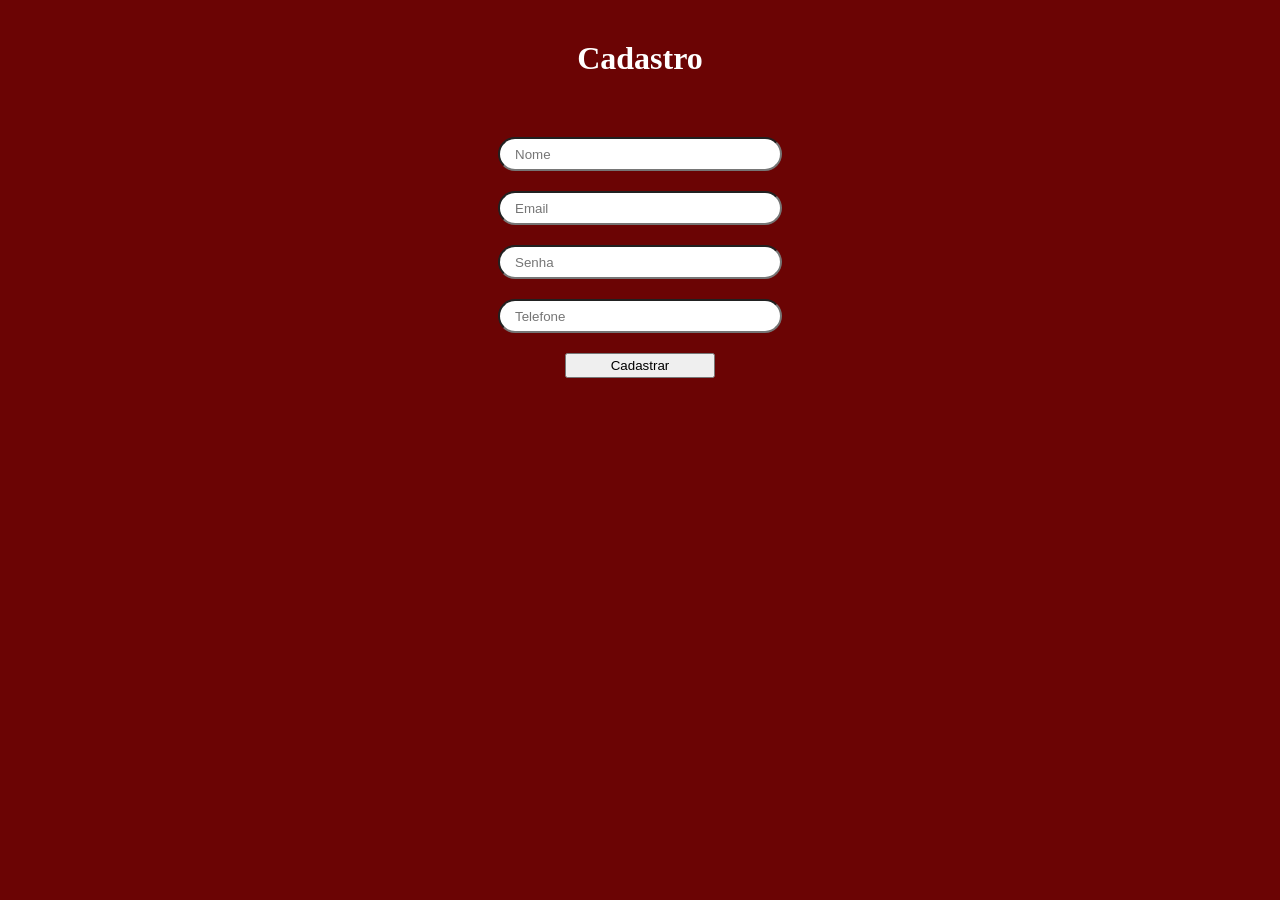
==== front-end/cadastrarUsuario/index.html @ 681b1d8a "Criação da pasta Front-end para organizar os arquivos" ====
<!DOCTYPE html>
<html lang="pt-BR">
<head>
    <meta charset="UTF-8">
    <link rel="stylesheet" href="./style.css">
    <meta name="viewport" content="width=device-width, initial-scale=1.0">
    <script src="./script.js" defer></script>
    <!defer: adia a execução do JavaScript até que o HTML
    seja totalmente carregado, melhorando a velocidade de carregamento
    da página.>
    <title>Projeto API</title>
</head>
<body>
    <div class="box">
        <h1>Cadastro</h1>
        <form action="">
            <input type="text" class="nome" name="nome" placeholder="Nome">
            <input type="email" class="email"name="email" placeholder="Email">
            <input type="password" class="senha" name="senha" placeholder="Senha">
            <input type="text" class="telefone"name="tel" placeholder="Telefone">
            <button>Cadastrar</button>
        </form>
    </div>
</body>
</html>

<!Open with Live Server: abre o arquivo index.html no navegador para visualizar as alterações em tempo real.
Basta clicar com o botão direito no arquivo index.html e selecionar "Open with Live
Server" para iniciar o servidor local. A extensão Live Server deve ser instalada previamente.>
---- front-end/cadastrarUsuario/style.css ----
* {
    margin: 0;
    padding: 0;
}
h1 {
    margin: 40px 0 40px 0;
    color: white;
}

body {
    background-color:rgb(107, 4, 4);
}
.box, form {
    gap: 20px;
    display: flex;
    flex-direction: column;
    justify-content: center;
    align-items: center;
}
input {
    width: 250px;
    height: 30px;
    border-radius: 30px;
    padding: 0 15px 0 15px;
}

button {
    width: 150px;
    height: 25px;
}
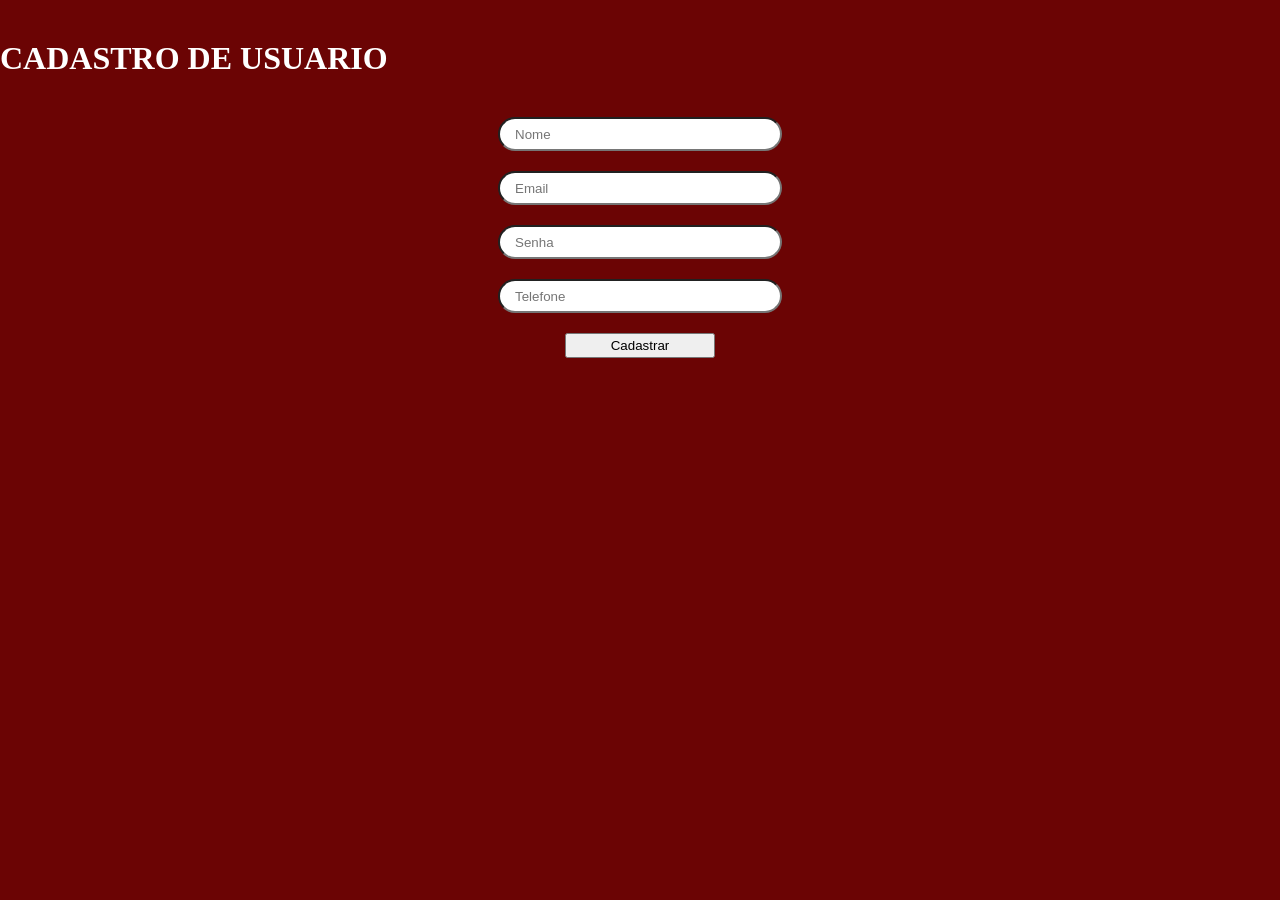
==== commit dbeb5dda: "Criação do front-end da página de login e da página do perfil de usuário" ====
--- a/front-end/cadastrarUsuario/index.html
+++ b/front-end/cadastrarUsuario/index.html
@@ -11,8 +11,8 @@
     <title>Projeto API</title>
 </head>
 <body>
-    <div class="box">
-        <h1>Cadastro</h1>
+    <div class="container">
+        <h1>CADASTRO DE USUARIO</h1>
         <form action="">
             <input type="text" class="nome" name="nome" placeholder="Nome">
             <input type="email" class="email"name="email" placeholder="Email">
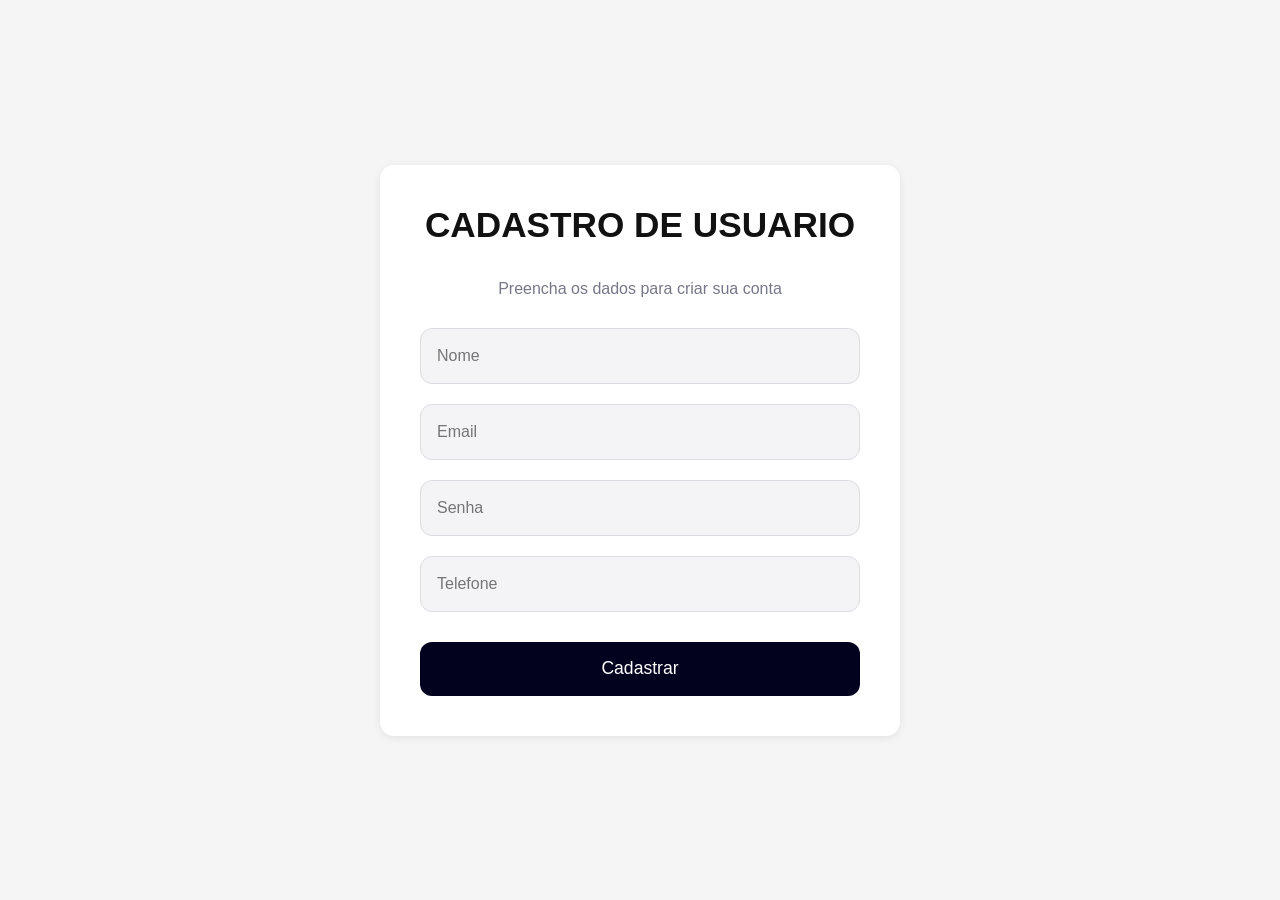
==== commit 5c8f057a: "Estilização das telas" ====
--- a/front-end/cadastrarUsuario/index.html
+++ b/front-end/cadastrarUsuario/index.html
@@ -1,18 +1,21 @@
 <!DOCTYPE html>
 <html lang="pt-BR">
 <head>
-    <meta charset="UTF-8">
+    <meta charset="UTF-8"> 
+    <meta name="viewport" content="width=device-width, initial-scale=1.0">
+    <title>Projeto API</title>
+    
     <link rel="stylesheet" href="./style.css">
-    <meta name="viewport" content="width=device-width, initial-scale=1.0">
     <script src="./script.js" defer></script>
     <!defer: adia a execução do JavaScript até que o HTML
     seja totalmente carregado, melhorando a velocidade de carregamento
     da página.>
-    <title>Projeto API</title>
+    
 </head>
 <body>
     <div class="container">
         <h1>CADASTRO DE USUARIO</h1>
+        <p class="subtitle">Preencha os dados para criar sua conta</p>
         <form action="">
             <input type="text" class="nome" name="nome" placeholder="Nome">
             <input type="email" class="email"name="email" placeholder="Email">
--- a/front-end/cadastrarUsuario/style.css
+++ b/front-end/cadastrarUsuario/style.css
@@ -1,31 +1,97 @@
 * {
     margin: 0;
     padding: 0;
-}
-h1 {
-    margin: 40px 0 40px 0;
-    color: white;
+    box-sizing: border-box;
 }
 
 body {
-    background-color:rgb(107, 4, 4);
+    display: flex;
+    justify-content: center;
+    align-items: center;
+    min-height: 100vh;
+    background-color: #f5f5f5;
+    font-family: Arial, Helvetica, sans-serif;
 }
-.box, form {
-    gap: 20px;
+
+.container {
+    width: 100%;
+    max-width: 520px;
+    background-color: #ffffff;
+    padding: 40px;
+    border-radius: 14px;
+    box-shadow: 0 2px 8px rgba(0, 0, 0, 0.08);
+}
+
+h1 {
+    color: #111;
+    text-align: center;
+    font-size: 2.2rem;
+    margin-bottom: 35px;
+}
+
+.subtitle {
+    text-align: center;
+    color: #77778a;
+    margin-bottom: 30px;
+    font-size: 1rem;
+}
+
+form {
     display: flex;
     flex-direction: column;
-    justify-content: center;
-    align-items: center;
+    gap: 20px;
 }
+
 input {
-    width: 250px;
-    height: 30px;
-    border-radius: 30px;
-    padding: 0 15px 0 15px;
+    width: 100%;
+    height: 56px;
+
+    padding: 0 16px;
+
+    border: 1px solid #dcdce2;
+    border-radius: 12px;
+
+    background-color: #f4f4f6;
+
+    font-size: 1rem;
+    color: #222;
+
+    outline: none;
+}
+
+input:focus {
+    border-color: #02021f;
 }
 
 button {
-    width: 150px;
-    height: 25px;
+    width: 100%;
+    height: 54px;
+
+    margin-top: 10px;
+
+    border: none;
+    border-radius: 12px;
+
+    background-color: #02021f;
+    color: white;
+
+    font-size: 1.1rem;
+    cursor: pointer;
+
+    transition: opacity 0.2s;
 }
 
+button:hover {
+    opacity: 0.9;
+}
+
+@media (max-width: 600px) {
+    .container {
+        margin: 20px;
+        padding: 25px;
+    }
+
+    h1 {
+        font-size: 1.8rem;
+    }
+}
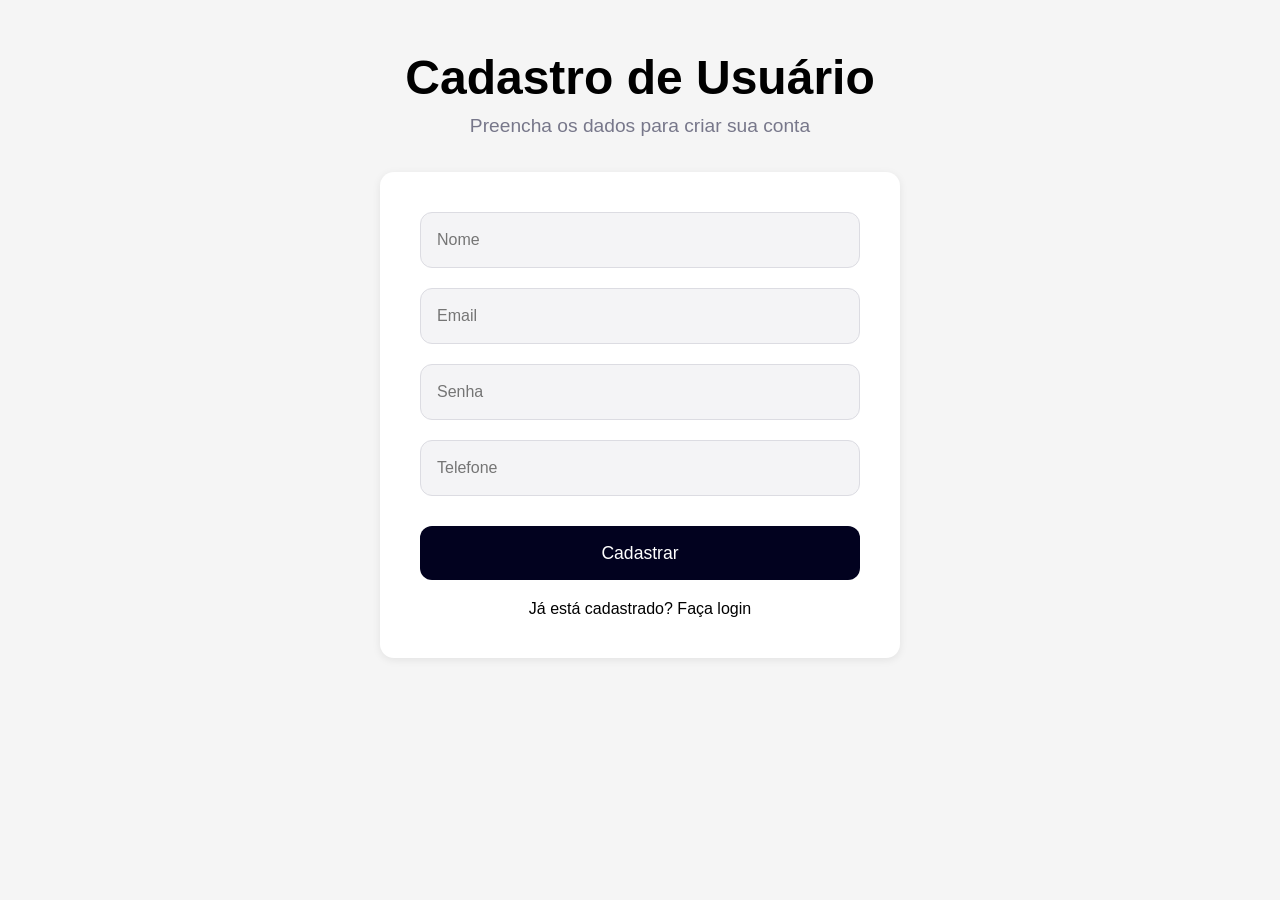
==== commit e920d4cd: "Estilização das páginas de login e cadastrarUsuario" ====
--- a/front-end/cadastrarUsuario/index.html
+++ b/front-end/cadastrarUsuario/index.html
@@ -1,32 +1,40 @@
 <!DOCTYPE html>
 <html lang="pt-BR">
+
 <head>
-    <meta charset="UTF-8"> 
+    <meta charset="UTF-8">
     <meta name="viewport" content="width=device-width, initial-scale=1.0">
-    <title>Projeto API</title>
-    
+    <title>Cadastro de Usuário</title>
+
     <link rel="stylesheet" href="./style.css">
     <script src="./script.js" defer></script>
-    <!defer: adia a execução do JavaScript até que o HTML
-    seja totalmente carregado, melhorando a velocidade de carregamento
-    da página.>
-    
+    <!defer: adia a execução do JavaScript até que o HTML seja totalmente carregado, melhorando a velocidade de
+        carregamento da página.>
+
 </head>
+
 <body>
+    <div class="main-wrapper">
+    <div class="cabecalho">
+        <h1>Cadastro de Usuário</h1>
+        <p class="subtitle">Preencha os dados para criar sua conta</p>
+    </div>
     <div class="container">
-        <h1>CADASTRO DE USUARIO</h1>
-        <p class="subtitle">Preencha os dados para criar sua conta</p>
         <form action="">
             <input type="text" class="nome" name="nome" placeholder="Nome">
-            <input type="email" class="email"name="email" placeholder="Email">
+            <input type="email" class="email" name="email" placeholder="Email">
             <input type="password" class="senha" name="senha" placeholder="Senha">
-            <input type="text" class="telefone"name="tel" placeholder="Telefone">
+            <input type="text" class="telefone" name="tel" placeholder="Telefone">
             <button>Cadastrar</button>
+            <a href="">Já está cadastrado? Faça login</a>
         </form>
     </div>
+    </div>
+    </div>
 </body>
+
 </html>
 
-<!Open with Live Server: abre o arquivo index.html no navegador para visualizar as alterações em tempo real.
-Basta clicar com o botão direito no arquivo index.html e selecionar "Open with Live
+<!Open with Live Server: abre o arquivo index.html no navegador para visualizar as alterações em tempo real. Basta
+    clicar com o botão direito no arquivo index.html e selecionar "Open with Live
 Server" para iniciar o servidor local. A extensão Live Server deve ser instalada previamente.>
--- a/front-end/cadastrarUsuario/style.css
+++ b/front-end/cadastrarUsuario/style.css
@@ -7,10 +7,37 @@
 body {
     display: flex;
     justify-content: center;
+    flex-direction: column;
     align-items: center;
-    min-height: 100vh;
+
     background-color: #f5f5f5;
     font-family: Arial, Helvetica, sans-serif;
+}
+
+.main-wrapper {
+    display: flex;
+    flex-direction: column;
+    align-items: center;
+    width: 100%;
+    max-width: 900px;
+    margin: 50px auto;
+    padding: 0 20px;
+}
+
+.cabecalho {
+    text-align: center;
+    margin-bottom:35px;
+}
+
+h1 {
+    font-size: 3rem;
+    font-weight: 700;
+    margin-bottom: 10px;
+}
+
+.subtitle {
+    color: #77778a;
+    font-size: 1.2rem;
 }
 
 .container {
@@ -20,20 +47,7 @@
     padding: 40px;
     border-radius: 14px;
     box-shadow: 0 2px 8px rgba(0, 0, 0, 0.08);
-}
-
-h1 {
-    color: #111;
     text-align: center;
-    font-size: 2.2rem;
-    margin-bottom: 35px;
-}
-
-.subtitle {
-    text-align: center;
-    color: #77778a;
-    margin-bottom: 30px;
-    font-size: 1rem;
 }
 
 form {
@@ -82,7 +96,17 @@
 }
 
 button:hover {
-    opacity: 0.9;
+    background-color: gray;
+}
+
+a {
+    text-decoration: none;
+    font-weight: normal;
+    color: black;
+}
+
+a:hover{
+    color: gray;
 }
 
 @media (max-width: 600px) {
